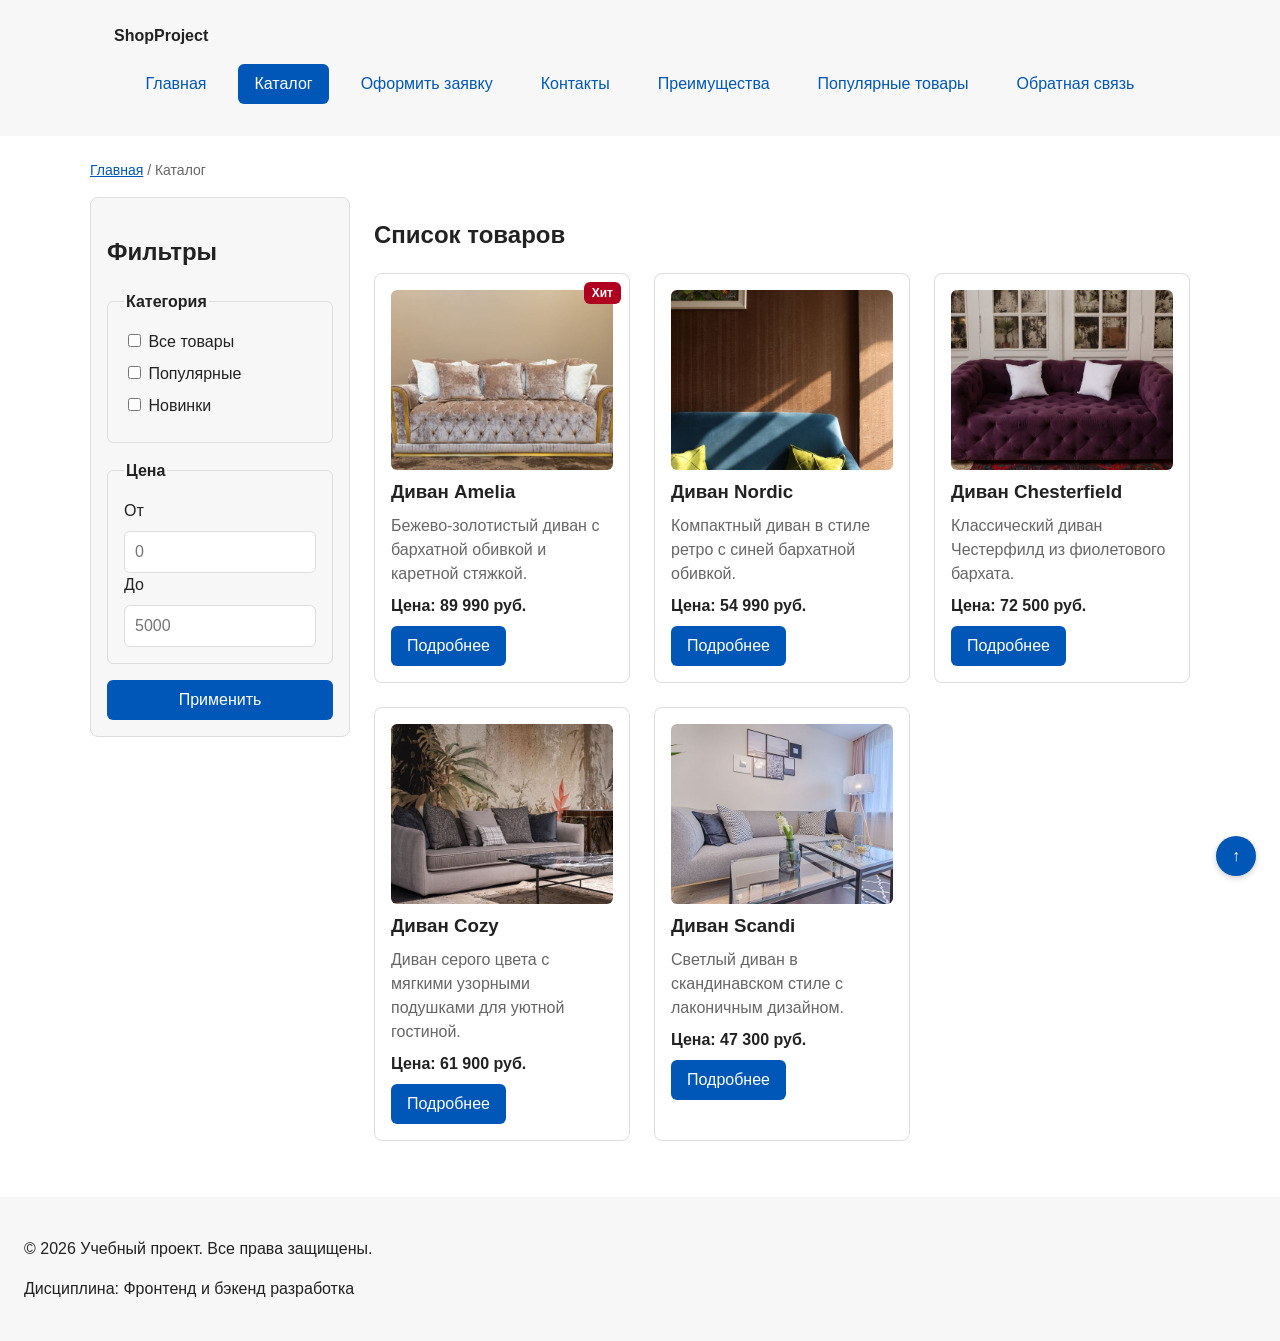
==== catalog.html @ 3f40175b "base structure from kr-1" ====
<!doctype html>
<html lang="ru">
  <head>
    <meta charset="UTF-8" />
    <meta name="viewport" content="width=device-width, initial-scale=1.0" />
    <meta
      name="description"
      content="Каталог товаров учебного интернет-магазина."
    />
    <title>Каталог товаров — Учебный интернет-магазин</title>
    <link rel="stylesheet" href="css/style.css" />
    <meta property="og:type" content="website" />
    <meta property="og:title" content="Учебный интернет-магазин" />
    <meta
      property="og:description"
      content="Учебный frontend-проект интернет-магазина."
    />
    <meta
      property="og:image"
      content="https://username.github.io/kr1-html-css-shop/images/preview.jpg"
    />
  </head>
  <body>
    <header class="site-header" id="top">
      <div class="site-header__inner">
        <a class="site-header__logo" href="index.html">ShopProject</a>

        <nav class="site-nav" aria-label="Основная навигация">
          <ul class="site-nav__list">
            <li class="site-nav__item">
              <a class="site-nav__link" href="index.html">Главная</a>
            </li>
            <li class="site-nav__item">
              <a class="site-nav__link site-nav__link--active" href="catalog.html">Каталог</a>
            </li>
            <li class="site-nav__item">
              <a class="site-nav__link" href="order.html">Оформить заявку</a>
            </li>
            <li class="site-nav__item">
              <a class="site-nav__link" href="contacts.html">Контакты</a>
            </li>
            <li class="site-nav__item">
              <a class="site-nav__link" href="index.html#advantages">Преимущества</a>
            </li>
            <li class="site-nav__item">
              <a class="site-nav__link" href="index.html#popular">Популярные товары</a>
            </li>
            <li class="site-nav__item">
              <a class="site-nav__link" href="index.html#contacts">Обратная связь</a>
            </li>
          </ul>
        </nav>
      </div>
    </header>

    <main>
      <nav class="breadcrumbs" aria-label="Хлебные крошки">
        <a class="breadcrumbs__link" href="index.html">Главная</a>
        <span class="breadcrumbs__current">Каталог</span>
      </nav>

      <section class="catalog-layout">
        <aside class="catalog-filters">
          <h2>Фильтры</h2>

          <form class="catalog-filters__form" action="#" method="get">
            <fieldset class="catalog-filters__group">
              <legend class="catalog-filters__legend">Категория</legend>

              <label class="catalog-filters__label">
                <input type="checkbox" name="category" value="all" />
                Все товары
              </label>

              <label class="catalog-filters__label">
                <input type="checkbox" name="category" value="popular" />
                Популярные
              </label>

              <label class="catalog-filters__label">
                <input type="checkbox" name="category" value="new" />
                Новинки
              </label>
            </fieldset>

            <fieldset class="catalog-filters__group">
              <legend class="catalog-filters__legend">Цена</legend>

              <label class="catalog-filters__label" for="price-from">От</label>
              <input
                class="catalog-filters__input"
                id="price-from"
                name="price-from"
                type="number"
                min="0"
                placeholder="0"
              />

              <label class="catalog-filters__label" for="price-to">До</label>
              <input
                class="catalog-filters__input"
                id="price-to"
                name="price-to"
                type="number"
                min="0"
                placeholder="5000"
              />
            </fieldset>

            <button class="button button--primary" type="submit">Применить</button>
          </form>
        </aside>

        <section class="catalog-products">
          <h2>Список товаров</h2>

          <div class="products-grid">
            <article class="product-card">
              <span class="badge badge--hit">Хит</span>
              <img class="product-card__image" src="images/sofa-1.jpg" alt="Диван Amelia" width="640" height="480" />
              <h3 class="product-card__title">Диван Amelia</h3>
              <p class="product-card__description">Бежево-золотистый диван с бархатной обивкой и каретной стяжкой.</p>
              <p class="product-card__price">Цена: 89 990 руб.</p>
              <a class="button button--primary product-card__button" href="product.html">Подробнее</a>
            </article>

            <article class="product-card">
              <img class="product-card__image" src="images/sofa-2.jpg" alt="Диван Nordic" width="640" height="480" />
              <h3 class="product-card__title">Диван Nordic</h3>
              <p class="product-card__description">Компактный диван в стиле ретро с синей бархатной обивкой.</p>
              <p class="product-card__price">Цена: 54 990 руб.</p>
              <a class="button button--primary product-card__button" href="product.html">Подробнее</a>
            </article>

            <article class="product-card">
              <img class="product-card__image" src="images/sofa-3.jpg" alt="Диван Chesterfield" width="640" height="480" />
              <h3 class="product-card__title">Диван Chesterfield</h3>
              <p class="product-card__description">Классический диван Честерфилд из фиолетового бархата.</p>
              <p class="product-card__price">Цена: 72 500 руб.</p>
              <a class="button button--primary product-card__button" href="product.html">Подробнее</a>
            </article>

            <article class="product-card">
              <img class="product-card__image" src="images/sofa-4.jpg" alt="Диван Cozy" width="640" height="480" />
              <h3 class="product-card__title">Диван Cozy</h3>
              <p class="product-card__description">Диван серого цвета с мягкими узорными подушками для уютной гостиной.</p>
              <p class="product-card__price">Цена: 61 900 руб.</p>
              <a class="button button--primary product-card__button" href="product.html">Подробнее</a>
            </article>

            <article class="product-card">
              <img class="product-card__image" src="images/sofa-5.jpg" alt="Диван Scandi" width="640" height="480" />
              <h3 class="product-card__title">Диван Scandi</h3>
              <p class="product-card__description">Светлый диван в скандинавском стиле с лаконичным дизайном.</p>
              <p class="product-card__price">Цена: 47 300 руб.</p>
              <a class="button button--primary product-card__button" href="product.html">Подробнее</a>
            </article>
          </div>
        </section>
      </section>
    </main>

    <footer class="site-footer">
      <p>&copy; 2026 Учебный проект. Все права защищены.</p>
      <p>Дисциплина: Фронтенд и бэкенд разработка</p>
    </footer>

    <a class="back-to-top" href="#top" aria-label="Наверх">&uarr;</a>
  </body>
</html>
---- css/style.css ----
/* ===============================
   1. Переменные проекта
   =============================== */
:root {
  /* Основные цвета проекта */
  --color-bg: #ffffff;
  --color-text: #222222;
  --color-muted: #666666;
  --color-primary: #0057b8;
  --color-primary-dark: #003f86;
  --color-border: #dddddd;
  --color-surface: #f7f7f7;
  --color-surface-accent: #eef5ff;
  --color-danger: #b00020;
  --color-success: #168a2f;
  --color-success-bg: #eefaf0;
  --color-white: #ffffff;

  /* Отступы */
  --space-xs: 4px;
  --space-sm: 8px;
  --space-md: 16px;
  --space-lg: 24px;
  --space-xl: 32px;

  /* Скругления */
  --radius-sm: 6px;
  --radius-md: 8px;
  --radius-lg: 12px;

  /* Размеры */
  --container-width: 1100px;
}

/* ===============================
   2. Базовые стили
   =============================== */

/*
Универсальное правило для всех элементов.
border-box делает расчёт размеров более понятным:
width включает content, padding и border.
*/
* {
  box-sizing: border-box;
}

/*
Убираем стандартный внешний отступ браузера у body.
Без этого вокруг страницы может появиться белая рамка.

body растянут на всю высоту окна (min-height: 100vh) и выстроен как
flex-колонка: header и footer занимают столько места, сколько нужно
их содержимому, а main получает flex: 1 0 auto и «дожимает» footer
до низа окна, даже если контента на странице мало.
*/
body {
  display: flex;
  flex-direction: column;
  min-height: 100vh;
  margin: 0;
  font-family: Arial, sans-serif;
  line-height: 1.5;
  color: var(--color-text);
  background-color: var(--color-bg);
}

/*
Задаём внутренний отступ для основного содержимого страницы.
flex: 1 0 auto растягивает main на всё свободное место в body,
поэтому footer всегда остаётся у нижнего края окна браузера.
*/
main {
  flex: 1 0 auto;
  padding: var(--space-lg);
}

html {
  scroll-behavior: smooth;
}
/* ===============================
   3. Общие элементы интерфейса
   =============================== */

/*
Базовый цвет ссылок и их состояния.
*/
a {
  color: var(--color-primary);
}

a:hover {
  color: var(--color-primary-dark);
}

a:focus-visible {
  outline: 2px solid var(--color-primary);
  outline-offset: 3px;
}

button {
  font: inherit;
  cursor: pointer;
}

:target {
  border-radius: var(--radius-md);
  box-shadow:
    0 0 0 3px var(--color-surface-accent),
    0 0 0 5px var(--color-primary);
  transition: box-shadow 0.3s ease;
}

/* ===============================
   4. Шапка сайта и навигация (site-header, site-nav)
   =============================== */

.site-header {
  background-color: var(--color-surface);
}

.site-header__inner {
  max-width: var(--container-width);
  margin: 0 auto;
  padding: var(--space-lg);
}

.site-header__logo {
  font-weight: 700;
  color: var(--color-text);
  text-decoration: none;
}

.site-nav__list {
  display: flex;
  flex-wrap: wrap;
  justify-content: center;
  align-items: center;
  gap: var(--space-md);
  padding: 0;
  margin: var(--space-md) 0 0;
  list-style: none;
}

.site-nav__item {
  margin-bottom: var(--space-sm);
}

.site-nav__link {
  display: inline-block;
  padding: var(--space-sm) var(--space-md);
  color: var(--color-primary);
  text-decoration: none;
  border-radius: var(--radius-sm);
}

.site-nav__link:hover {
  color: var(--color-white);
  background-color: var(--color-primary);
}

.site-nav__link:focus-visible {
  outline: 2px solid var(--color-primary);
  outline-offset: 3px;
}

.site-nav__link--active {
  color: var(--color-white);
  background-color: var(--color-primary);
}

/* ===============================
   5. Подвал сайта (site-footer)
   =============================== */

.site-footer {
  padding: var(--space-lg);
  background-color: var(--color-surface);
}

/* ===============================
   6. Кнопка (button)
   =============================== */

.button {
  display: inline-block;
  padding: var(--space-sm) var(--space-md);
  border: none;
  border-radius: var(--radius-sm);
  font: inherit;
  text-decoration: none;
  cursor: pointer;
}

.button--primary {
  color: var(--color-white);
  background-color: var(--color-primary);
}

.button--primary:hover {
  background-color: var(--color-primary-dark);
}

.button--secondary {
  color: var(--color-primary);
  background-color: transparent;
  border: 1px solid var(--color-primary);
}

.button--secondary:hover {
  color: var(--color-white);
  background-color: var(--color-primary);
}

.button:focus-visible {
  outline: 2px solid var(--color-primary);
  outline-offset: 3px;
}

.button:disabled,
.button--disabled {
  opacity: 0.6;
  cursor: not-allowed;
}

/* ===============================
   7. Компоненты страницы
   =============================== */

/*
Hero-блок — первый крупный блок страницы.
Он визуально отделяется от остальных разделов фоном и отступами.
*/
.hero {
  max-width: var(--container-width);
  margin: 0 auto var(--space-xl);
  padding: var(--space-xl) var(--space-lg);
  background-color: var(--color-surface-accent);
  border-radius: var(--radius-lg);
}

/*
Общий класс для разделов страницы.
*/
.section {
  max-width: var(--container-width);
  margin: 0 auto var(--space-xl);
}

/*
Убираем лишний верхний отступ у заголовков разделов.
*/
.section h2 {
  margin-top: 0;
}

/*
Дополнительный информационный блок.
*/
.aside-info {
  max-width: var(--container-width);
  margin: 0 auto var(--space-xl);
  padding: var(--space-md);
  border-left: 4px solid var(--color-primary);
  background-color: var(--color-surface);
}

/*
Сообщение об успешной отправке.
*/
.success-message {
  max-width: var(--container-width);
  margin: var(--space-lg) auto;
  padding: var(--space-md);
  border-left: 4px solid var(--color-success);
  background-color: var(--color-success-bg);
}

/* ===============================
   8. Хлебные крошки (breadcrumbs)
   =============================== */

.breadcrumbs {
  max-width: var(--container-width);
  margin: 0 auto var(--space-md);
  font-size: 14px;
  color: var(--color-muted);
}

.breadcrumbs__link {
  color: var(--color-primary);
}

.breadcrumbs__current::before {
  content: " / ";
  color: var(--color-muted);
}

/* ===============================
   9. Карточка товара и сетка товаров (product-card, products-grid)
   =============================== */

.products-grid {
  display: grid;
  grid-template-columns: repeat(3, 1fr);
  gap: var(--space-lg);
}

.product-card {
  position: relative;
  display: flex;
  flex-direction: column;
  gap: var(--space-sm);
  padding: var(--space-md);
  border: 1px solid var(--color-border);
  border-radius: var(--radius-md);
  background-color: var(--color-bg);
  transition:
    box-shadow 0.2s ease,
    border-color 0.2s ease,
    transform 0.2s ease;
}

.product-card:hover {
  border-color: var(--color-primary);
  box-shadow: 0 10px 24px rgba(0, 0, 0, 0.12);
  transform: translateY(-2px);
}

.product-card__image {
  display: block;
  width: 100%;
  height: 180px;
  object-fit: cover;
  border-radius: var(--radius-sm);
}

.product-card__title {
  margin: 0;
  color: var(--color-text);
}

.product-card__description {
  margin: 0;
  color: var(--color-muted);
}

.product-card__price {
  margin: 0;
  font-weight: 700;
}

.product-card__actions {
  display: flex;
  flex-wrap: wrap;
  gap: var(--space-sm);
  margin-top: auto;
}

.product-card__button,
.product-card__link {
  align-self: flex-start;
}

/*
  Бейдж товара.
  Позиционируется абсолютно относительно карточки (position: relative на .product-card).
*/
.badge {
  position: absolute;
  top: var(--space-sm);
  right: var(--space-sm);
  z-index: 1;
  padding: 2px var(--space-sm);
  border-radius: var(--radius-sm);
  font-size: 12px;
  font-weight: 700;
  color: var(--color-white);
  background-color: var(--color-primary);
}

.badge--hit {
  background-color: var(--color-danger);
}

/*
  Кнопка «Наверх».
  Зафиксирована относительно окна браузера.
*/
.back-to-top {
  position: fixed;
  right: var(--space-lg);
  bottom: var(--space-lg);
  z-index: 10;
  display: inline-flex;
  align-items: center;
  justify-content: center;
  width: 40px;
  height: 40px;
  border-radius: 50%;
  color: var(--color-white);
  background-color: var(--color-primary);
  text-decoration: none;
  box-shadow: 0 2px 6px rgba(0, 0, 0, 0.2);
}

.back-to-top:hover {
  background-color: var(--color-primary-dark);
}

.back-to-top:focus-visible {
  outline: 2px solid var(--color-primary-dark);
  outline-offset: 3px;
}

/* ===============================
   10. Каталог (catalog-layout, catalog-filters, catalog-products)
   =============================== */

.catalog-layout {
  max-width: var(--container-width);
  margin: 0 auto var(--space-xl);
  display: grid;
  grid-template-columns: 260px 1fr;
  grid-template-areas: "filters products";
  gap: var(--space-lg);
}

.catalog-filters {
  grid-area: filters;
  align-self: start;
  position: sticky;
  top: var(--space-lg);
  padding: var(--space-md);
  border: 1px solid var(--color-border);
  border-radius: var(--radius-md);
  background-color: var(--color-surface);
}

.catalog-filters__form {
  display: grid;
  gap: var(--space-md);
}

.catalog-filters__group {
  margin: 0;
  padding: var(--space-md);
  border: 1px solid var(--color-border);
  border-radius: var(--radius-sm);
}

.catalog-filters__legend {
  font-weight: 700;
}

.catalog-filters__label {
  display: block;
  margin-bottom: var(--space-sm);
}

.catalog-filters__input {
  width: 100%;
  padding: 8px 10px;
  border: 1px solid var(--color-border);
  border-radius: var(--radius-sm);
  font: inherit;
}

.catalog-products {
  grid-area: products;
}

/* ===============================
   11. Форма заявки (order-form)
   =============================== */

.order-form__field {
  margin-bottom: var(--space-md);
}

.order-form__label {
  display: block;
  margin-bottom: var(--space-xs);
}

.order-form__input,
.order-form__select,
.order-form__textarea {
  width: 100%;
  padding: 10px 12px;
  border: 1px solid var(--color-border);
  border-radius: var(--radius-sm);
  font: inherit;
}

.order-form__input:hover,
.order-form__select:hover,
.order-form__textarea:hover {
  border-color: var(--color-primary);
}

.order-form__input:focus-visible,
.order-form__select:focus-visible,
.order-form__textarea:focus-visible {
  outline: 2px solid var(--color-primary);
  outline-offset: 3px;
}

.order-form__checkbox {
  width: auto;
}

.order-form__hint {
  display: block;
  margin-top: var(--space-xs);
  color: var(--color-muted);
}

/*
  Подсветка ошибочных полей.
  Атрибут aria-invalid добавляется JavaScript-кодом.
*/
.order-form__input[aria-invalid="true"],
.order-form__select[aria-invalid="true"],
.order-form__textarea[aria-invalid="true"] {
  border-color: var(--color-danger);
}

.order-form__actions {
  display: flex;
  gap: var(--space-md);
  margin-top: var(--space-lg);
}

/* ===============================
   12. Модальное окно заявки (order-dialog)
   =============================== */

.order-dialog {
  width: min(100% - 32px, 560px);
  padding: var(--space-lg);
  border: none;
  border-radius: var(--radius-lg);
}

.order-dialog::backdrop {
  background-color: rgba(0, 0, 0, 0.5);
}

.order-dialog__title {
  margin-top: 0;
}

/* ===============================
   13. Страница товара (product-detail)
   =============================== */

.product-detail {
  display: flex;
  flex-wrap: wrap;
  gap: var(--space-lg);
  margin-bottom: var(--space-xl);
}

.product-detail__image {
  width: 100%;
  max-width: 420px;
  height: auto;
  border-radius: var(--radius-md);
  object-fit: cover;
}

.product-detail__info {
  display: flex;
  flex-direction: column;
  gap: var(--space-sm);
  flex: 1 1 260px;
}

.product-detail__title {
  margin: 0;
}

.product-detail__description {
  margin: 0;
  color: var(--color-muted);
}

.product-detail__price {
  margin: 0;
  font-size: 20px;
  font-weight: 700;
}

.product-detail__button {
  align-self: flex-start;
}

.product-specs {
  width: 100%;
  max-width: var(--container-width);
  margin-bottom: var(--space-xl);
  border-collapse: collapse;
}

.product-specs caption {
  margin-bottom: var(--space-sm);
  font-weight: 700;
  text-align: left;
}

.product-specs th,
.product-specs td {
  padding: var(--space-sm) var(--space-md);
  border: 1px solid var(--color-border);
  text-align: left;
}

.product-specs thead th {
  background-color: var(--color-surface);
}

/* ===============================
   14. Контакты и карта (contacts-info, map)
   =============================== */

/*
  Текст и карта выстраиваются в одну строку через inline-block —
  без float, grid и flex. Оба блока — inline-block с одинаковым
  vertical-align, поэтому идут по горизонтали друг за другом
  в том порядке, в котором написаны в HTML.
*/
.contacts-info {
  display: inline-block;
  vertical-align: top;
  max-width: calc(100% - 500px - var(--space-lg));
}

.contacts-info__feedback {
  margin-top: var(--space-lg);
}

.map__frame {
  display: inline-block;
  vertical-align: top;
  width: 500px;
  max-width: 100%;
  height: 400px;
  margin-left: var(--space-lg);
  border: 1px solid var(--color-border);
  border-radius: var(--radius-md);
}
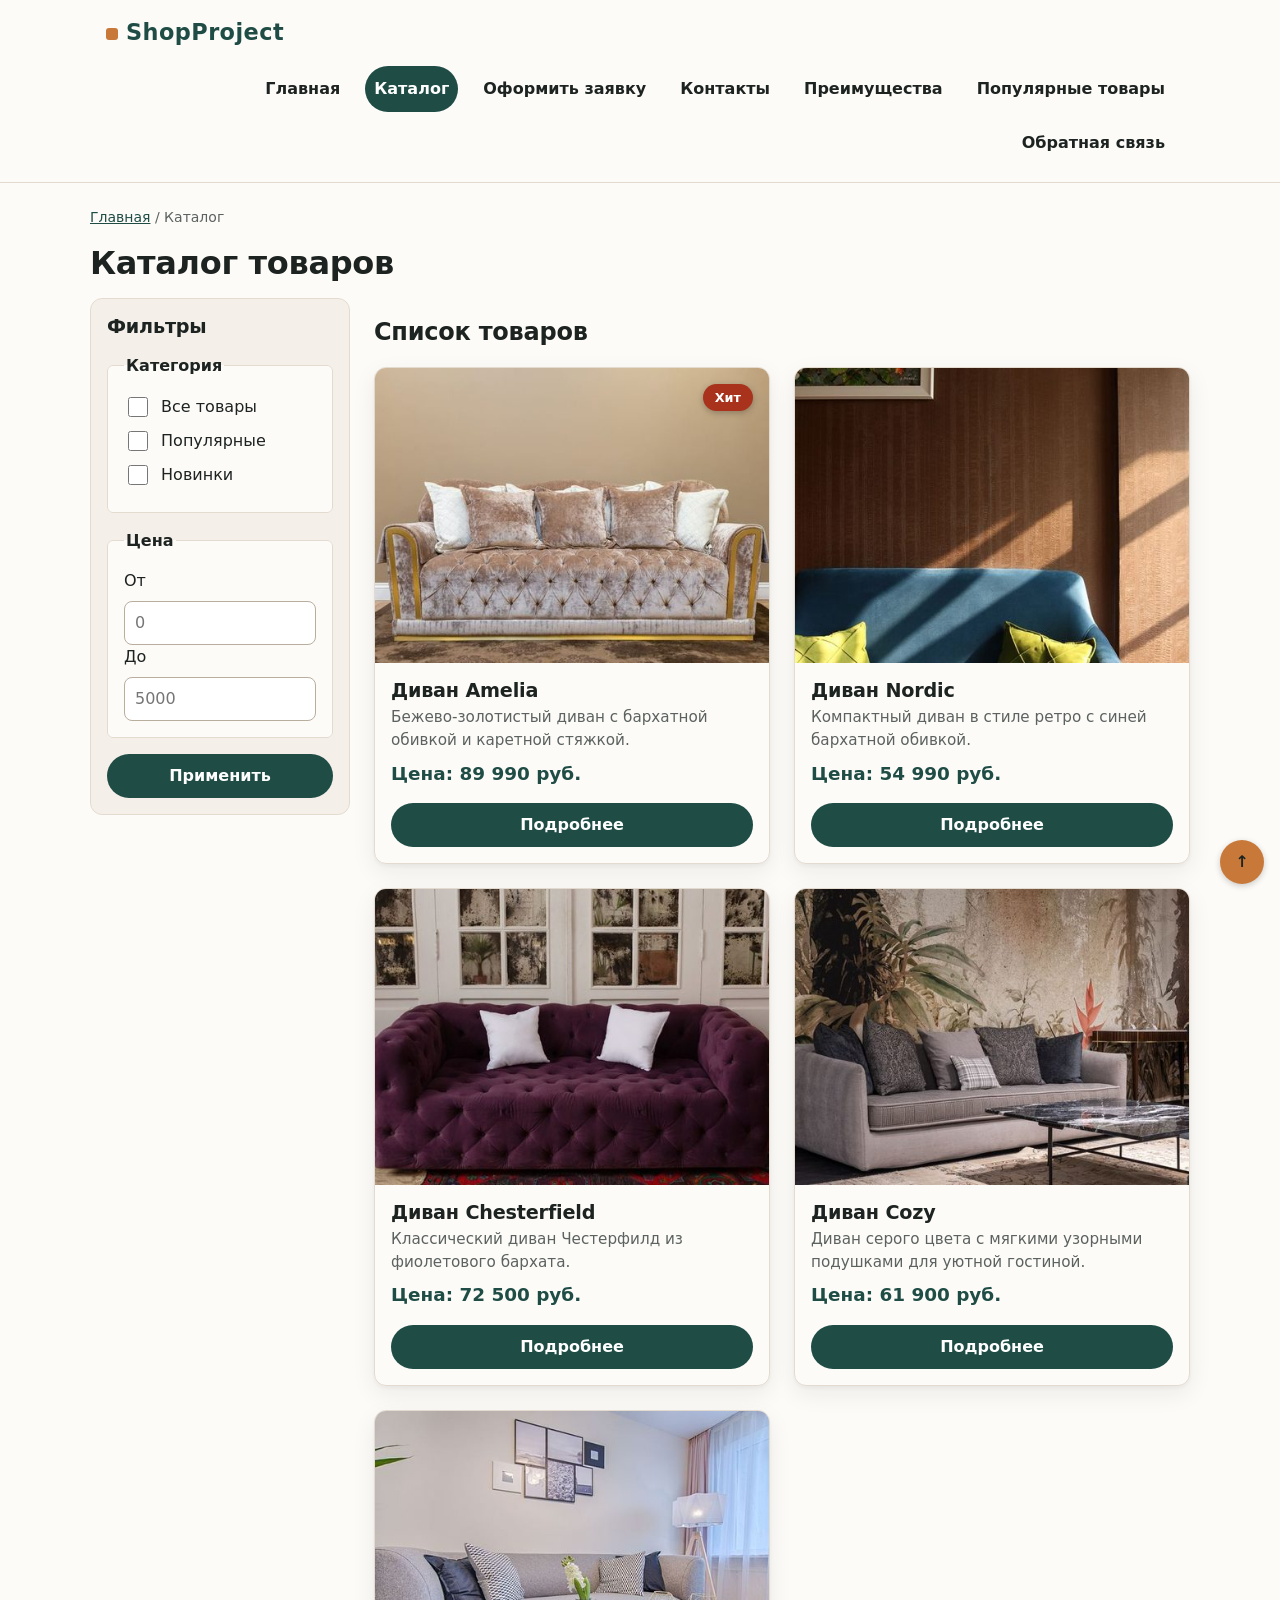
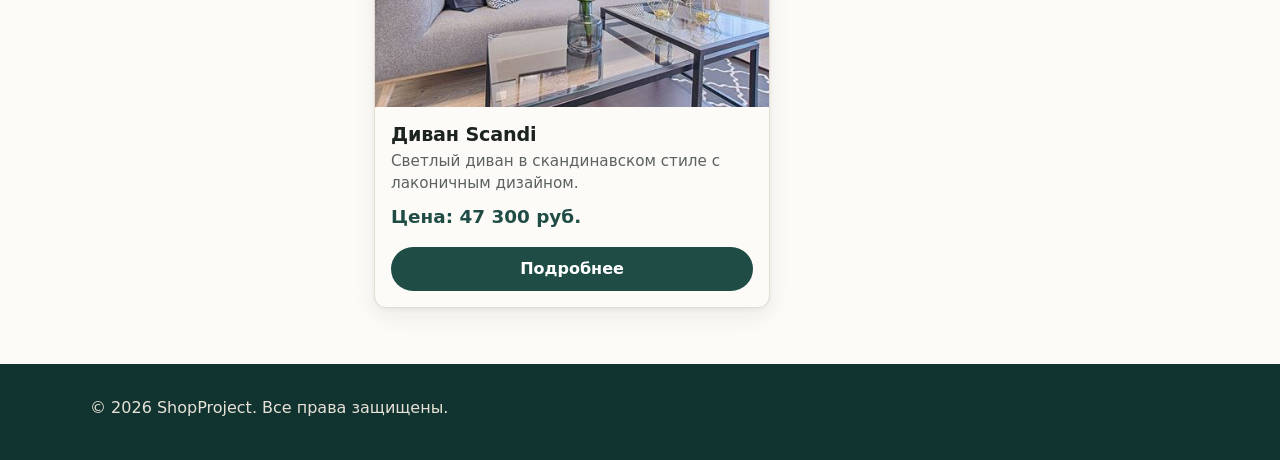
==== commit 4afb417a: "flexibility" ====
--- a/catalog.html
+++ b/catalog.html
@@ -5,15 +5,16 @@
     <meta name="viewport" content="width=device-width, initial-scale=1.0" />
     <meta
       name="description"
-      content="Каталог товаров учебного интернет-магазина."
+      content="Каталог товаров магазина ShopProject."
     />
-    <title>Каталог товаров — Учебный интернет-магазин</title>
+    <title>Каталог товаров — ShopProject</title>
     <link rel="stylesheet" href="css/style.css" />
+    <link rel="stylesheet" href="css/responsive.css" />
     <meta property="og:type" content="website" />
-    <meta property="og:title" content="Учебный интернет-магазин" />
+    <meta property="og:title" content="ShopProject" />
     <meta
       property="og:description"
-      content="Учебный frontend-проект интернет-магазина."
+      content="Интернет-магазин мягкой мебели: диваны на любой вкус."
     />
     <meta
       property="og:image"
@@ -21,6 +22,7 @@
     />
   </head>
   <body>
+    <a class="skip-link" href="#main-content">Перейти к основному содержимому</a>
     <header class="site-header" id="top">
       <div class="site-header__inner">
         <a class="site-header__logo" href="index.html">ShopProject</a>
@@ -53,11 +55,13 @@
       </div>
     </header>
 
-    <main>
+    <main id="main-content">
       <nav class="breadcrumbs" aria-label="Хлебные крошки">
         <a class="breadcrumbs__link" href="index.html">Главная</a>
         <span class="breadcrumbs__current">Каталог</span>
       </nav>
+
+      <h1 class="page-title">Каталог товаров</h1>
 
       <section class="catalog-layout">
         <aside class="catalog-filters">
@@ -117,7 +121,10 @@
           <div class="products-grid">
             <article class="product-card">
               <span class="badge badge--hit">Хит</span>
-              <img class="product-card__image" src="images/sofa-1.jpg" alt="Диван Amelia" width="640" height="480" />
+              <img class="product-card__image" src="images/sofa-1.jpg"
+                srcset="images/sofa-1-320.jpg 320w, images/sofa-1-480.jpg 480w, images/sofa-1.jpg 640w"
+                sizes="(max-width: 639px) 100vw, (max-width: 1023px) 50vw, 33vw"
+                alt="Диван Amelia" width="640" height="480" loading="lazy" />
               <h3 class="product-card__title">Диван Amelia</h3>
               <p class="product-card__description">Бежево-золотистый диван с бархатной обивкой и каретной стяжкой.</p>
               <p class="product-card__price">Цена: 89 990 руб.</p>
@@ -125,7 +132,10 @@
             </article>
 
             <article class="product-card">
-              <img class="product-card__image" src="images/sofa-2.jpg" alt="Диван Nordic" width="640" height="480" />
+              <img class="product-card__image" src="images/sofa-2.jpg"
+                srcset="images/sofa-2-320.jpg 320w, images/sofa-2-480.jpg 480w, images/sofa-2.jpg 640w"
+                sizes="(max-width: 639px) 100vw, (max-width: 1023px) 50vw, 33vw"
+                alt="Диван Nordic" width="640" height="480" loading="lazy" />
               <h3 class="product-card__title">Диван Nordic</h3>
               <p class="product-card__description">Компактный диван в стиле ретро с синей бархатной обивкой.</p>
               <p class="product-card__price">Цена: 54 990 руб.</p>
@@ -133,7 +143,10 @@
             </article>
 
             <article class="product-card">
-              <img class="product-card__image" src="images/sofa-3.jpg" alt="Диван Chesterfield" width="640" height="480" />
+              <img class="product-card__image" src="images/sofa-3.jpg"
+                srcset="images/sofa-3-320.jpg 320w, images/sofa-3-480.jpg 480w, images/sofa-3.jpg 640w"
+                sizes="(max-width: 639px) 100vw, (max-width: 1023px) 50vw, 33vw"
+                alt="Диван Chesterfield" width="640" height="480" loading="lazy" />
               <h3 class="product-card__title">Диван Chesterfield</h3>
               <p class="product-card__description">Классический диван Честерфилд из фиолетового бархата.</p>
               <p class="product-card__price">Цена: 72 500 руб.</p>
@@ -141,7 +154,10 @@
             </article>
 
             <article class="product-card">
-              <img class="product-card__image" src="images/sofa-4.jpg" alt="Диван Cozy" width="640" height="480" />
+              <img class="product-card__image" src="images/sofa-4.jpg"
+                srcset="images/sofa-4-320.jpg 320w, images/sofa-4-480.jpg 480w, images/sofa-4.jpg 640w"
+                sizes="(max-width: 639px) 100vw, (max-width: 1023px) 50vw, 33vw"
+                alt="Диван Cozy" width="640" height="480" loading="lazy" />
               <h3 class="product-card__title">Диван Cozy</h3>
               <p class="product-card__description">Диван серого цвета с мягкими узорными подушками для уютной гостиной.</p>
               <p class="product-card__price">Цена: 61 900 руб.</p>
@@ -149,7 +165,10 @@
             </article>
 
             <article class="product-card">
-              <img class="product-card__image" src="images/sofa-5.jpg" alt="Диван Scandi" width="640" height="480" />
+              <img class="product-card__image" src="images/sofa-5.jpg"
+                srcset="images/sofa-5-320.jpg 320w, images/sofa-5-480.jpg 480w, images/sofa-5.jpg 640w"
+                sizes="(max-width: 639px) 100vw, (max-width: 1023px) 50vw, 33vw"
+                alt="Диван Scandi" width="640" height="480" loading="lazy" />
               <h3 class="product-card__title">Диван Scandi</h3>
               <p class="product-card__description">Светлый диван в скандинавском стиле с лаконичным дизайном.</p>
               <p class="product-card__price">Цена: 47 300 руб.</p>
@@ -161,8 +180,7 @@
     </main>
 
     <footer class="site-footer">
-      <p>&copy; 2026 Учебный проект. Все права защищены.</p>
-      <p>Дисциплина: Фронтенд и бэкенд разработка</p>
+      <p>&copy; 2026 ShopProject. Все права защищены.</p>
     </footer>
 
     <a class="back-to-top" href="#top" aria-label="Наверх">&uarr;</a>
--- a/css/style.css
+++ b/css/style.css
@@ -1,75 +1,45 @@
-/* ===============================
-   1. Переменные проекта
-   =============================== */
 :root {
-  /* Основные цвета проекта */
-  --color-bg: #ffffff;
-  --color-text: #222222;
-  --color-muted: #666666;
-  --color-primary: #0057b8;
-  --color-primary-dark: #003f86;
-  --color-border: #dddddd;
-  --color-surface: #f7f7f7;
-  --color-surface-accent: #eef5ff;
-  --color-danger: #b00020;
+    --color-bg: #fdfbf8;
+  --color-text: #1d2321;
+  --color-muted: #5b625f;
+  --color-primary: #1f4d46;
+  --color-primary-dark: #123430;
+  --color-border: #e3dbcf;
+  --color-surface: #f4efe8;
+  --color-surface-accent: #ebe4d8;
+  --color-danger: #a8321c;
   --color-success: #168a2f;
   --color-success-bg: #eefaf0;
   --color-white: #ffffff;
 
-  /* Отступы */
-  --space-xs: 4px;
+    --space-xs: 4px;
   --space-sm: 8px;
   --space-md: 16px;
   --space-lg: 24px;
   --space-xl: 32px;
 
-  /* Скругления */
-  --radius-sm: 6px;
+    --radius-sm: 6px;
   --radius-md: 8px;
   --radius-lg: 12px;
 
-  /* Размеры */
-  --container-width: 1100px;
-}
-
-/* ===============================
-   2. Базовые стили
-   =============================== */
-
-/*
-Универсальное правило для всех элементов.
-border-box делает расчёт размеров более понятным:
-width включает content, padding и border.
-*/
+    --container-width: 1100px;
+}
+
 * {
   box-sizing: border-box;
 }
 
-/*
-Убираем стандартный внешний отступ браузера у body.
-Без этого вокруг страницы может появиться белая рамка.
-
-body растянут на всю высоту окна (min-height: 100vh) и выстроен как
-flex-колонка: header и footer занимают столько места, сколько нужно
-их содержимому, а main получает flex: 1 0 auto и «дожимает» footer
-до низа окна, даже если контента на странице мало.
-*/
 body {
   display: flex;
   flex-direction: column;
   min-height: 100vh;
   margin: 0;
-  font-family: Arial, sans-serif;
+  font-family: "Segoe UI", system-ui, -apple-system, Roboto, "Helvetica Neue", Arial, sans-serif;
   line-height: 1.5;
   color: var(--color-text);
   background-color: var(--color-bg);
 }
 
-/*
-Задаём внутренний отступ для основного содержимого страницы.
-flex: 1 0 auto растягивает main на всё свободное место в body,
-поэтому footer всегда остаётся у нижнего края окна браузера.
-*/
 main {
   flex: 1 0 auto;
   padding: var(--space-lg);
@@ -78,13 +48,7 @@
 html {
   scroll-behavior: smooth;
 }
-/* ===============================
-   3. Общие элементы интерфейса
-   =============================== */
-
-/*
-Базовый цвет ссылок и их состояния.
-*/
+
 a {
   color: var(--color-primary);
 }
@@ -110,10 +74,6 @@
     0 0 0 5px var(--color-primary);
   transition: box-shadow 0.3s ease;
 }
-
-/* ===============================
-   4. Шапка сайта и навигация (site-header, site-nav)
-   =============================== */
 
 .site-header {
   background-color: var(--color-surface);
@@ -169,18 +129,10 @@
   background-color: var(--color-primary);
 }
 
-/* ===============================
-   5. Подвал сайта (site-footer)
-   =============================== */
-
 .site-footer {
   padding: var(--space-lg);
   background-color: var(--color-surface);
 }
-
-/* ===============================
-   6. Кнопка (button)
-   =============================== */
 
 .button {
   display: inline-block;
@@ -223,14 +175,6 @@
   cursor: not-allowed;
 }
 
-/* ===============================
-   7. Компоненты страницы
-   =============================== */
-
-/*
-Hero-блок — первый крупный блок страницы.
-Он визуально отделяется от остальных разделов фоном и отступами.
-*/
 .hero {
   max-width: var(--container-width);
   margin: 0 auto var(--space-xl);
@@ -239,24 +183,15 @@
   border-radius: var(--radius-lg);
 }
 
-/*
-Общий класс для разделов страницы.
-*/
 .section {
   max-width: var(--container-width);
   margin: 0 auto var(--space-xl);
 }
 
-/*
-Убираем лишний верхний отступ у заголовков разделов.
-*/
 .section h2 {
   margin-top: 0;
 }
 
-/*
-Дополнительный информационный блок.
-*/
 .aside-info {
   max-width: var(--container-width);
   margin: 0 auto var(--space-xl);
@@ -265,9 +200,6 @@
   background-color: var(--color-surface);
 }
 
-/*
-Сообщение об успешной отправке.
-*/
 .success-message {
   max-width: var(--container-width);
   margin: var(--space-lg) auto;
@@ -276,10 +208,6 @@
   background-color: var(--color-success-bg);
 }
 
-/* ===============================
-   8. Хлебные крошки (breadcrumbs)
-   =============================== */
-
 .breadcrumbs {
   max-width: var(--container-width);
   margin: 0 auto var(--space-md);
@@ -295,10 +223,6 @@
   content: " / ";
   color: var(--color-muted);
 }
-
-/* ===============================
-   9. Карточка товара и сетка товаров (product-card, products-grid)
-   =============================== */
 
 .products-grid {
   display: grid;
@@ -362,10 +286,6 @@
   align-self: flex-start;
 }
 
-/*
-  Бейдж товара.
-  Позиционируется абсолютно относительно карточки (position: relative на .product-card).
-*/
 .badge {
   position: absolute;
   top: var(--space-sm);
@@ -383,10 +303,6 @@
   background-color: var(--color-danger);
 }
 
-/*
-  Кнопка «Наверх».
-  Зафиксирована относительно окна браузера.
-*/
 .back-to-top {
   position: fixed;
   right: var(--space-lg);
@@ -413,10 +329,6 @@
   outline-offset: 3px;
 }
 
-/* ===============================
-   10. Каталог (catalog-layout, catalog-filters, catalog-products)
-   =============================== */
-
 .catalog-layout {
   max-width: var(--container-width);
   margin: 0 auto var(--space-xl);
@@ -470,10 +382,6 @@
   grid-area: products;
 }
 
-/* ===============================
-   11. Форма заявки (order-form)
-   =============================== */
-
 .order-form__field {
   margin-bottom: var(--space-md);
 }
@@ -516,10 +424,6 @@
   color: var(--color-muted);
 }
 
-/*
-  Подсветка ошибочных полей.
-  Атрибут aria-invalid добавляется JavaScript-кодом.
-*/
 .order-form__input[aria-invalid="true"],
 .order-form__select[aria-invalid="true"],
 .order-form__textarea[aria-invalid="true"] {
@@ -531,10 +435,6 @@
   gap: var(--space-md);
   margin-top: var(--space-lg);
 }
-
-/* ===============================
-   12. Модальное окно заявки (order-dialog)
-   =============================== */
 
 .order-dialog {
   width: min(100% - 32px, 560px);
@@ -550,10 +450,6 @@
 .order-dialog__title {
   margin-top: 0;
 }
-
-/* ===============================
-   13. Страница товара (product-detail)
-   =============================== */
 
 .product-detail {
   display: flex;
@@ -620,16 +516,6 @@
   background-color: var(--color-surface);
 }
 
-/* ===============================
-   14. Контакты и карта (contacts-info, map)
-   =============================== */
-
-/*
-  Текст и карта выстраиваются в одну строку через inline-block —
-  без float, grid и flex. Оба блока — inline-block с одинаковым
-  vertical-align, поэтому идут по горизонтали друг за другом
-  в том порядке, в котором написаны в HTML.
-*/
 .contacts-info {
   display: inline-block;
   vertical-align: top;
@@ -650,3 +536,382 @@
   border: 1px solid var(--color-border);
   border-radius: var(--radius-md);
 }
+
+img,
+video {
+  max-width: 100%;
+  height: auto;
+}
+
+.skip-link {
+  position: absolute;
+  top: -100px;
+  left: var(--space-md);
+  z-index: 100;
+  padding: var(--space-sm) var(--space-md);
+  color: var(--color-white);
+  background-color: var(--color-primary-dark);
+  border-radius: var(--radius-sm);
+}
+
+.skip-link:focus {
+  top: var(--space-sm);
+  color: var(--color-white);
+}
+
+:focus-visible {
+  outline: 3px solid var(--color-primary);
+  outline-offset: 2px;
+}
+
+.table-wrapper {
+  overflow-x: auto;
+  -webkit-overflow-scrolling: touch;
+  margin-bottom: var(--space-xl);
+}
+
+.page-title {
+  max-width: var(--container-width);
+  margin: 0 auto var(--space-md);
+}
+
+.site-header {
+  border-bottom: 1px solid var(--color-border);
+  box-shadow: 0 1px 6px rgba(0, 0, 0, 0.05);
+}
+
+.site-header__logo {
+  font-size: 1.25rem;
+  letter-spacing: 0.02em;
+}
+
+.hero {
+  background: linear-gradient(135deg, var(--color-surface-accent), #e0d5c1);
+}
+
+.advantages-list {
+  display: grid;
+  grid-template-columns: 1fr;
+  gap: var(--space-md);
+}
+
+.advantage {
+  padding: var(--space-lg);
+  border: 1px solid var(--color-border);
+  border-top: 4px solid var(--color-accent);
+  border-radius: var(--radius-md);
+  background-color: var(--color-surface);
+}
+
+.advantage__num {
+  display: inline-flex;
+  align-items: center;
+  justify-content: center;
+  width: 40px;
+  height: 40px;
+  margin-bottom: var(--space-md);
+  border-radius: 50%;
+  font-weight: 800;
+  color: var(--color-white);
+  background-color: var(--color-primary);
+}
+
+.advantage__title {
+  margin: 0 0 var(--space-sm);
+  font-size: 1.15rem;
+}
+
+.advantage__text {
+  margin: 0;
+  color: var(--color-muted);
+}
+
+.button {
+  transition: background-color 0.2s ease, color 0.2s ease;
+}
+
+:root {
+  --color-accent: #c8793a;
+  --shadow-card: 0 2px 4px rgba(29, 35, 33, 0.05), 0 8px 24px rgba(29, 35, 33, 0.07);
+  --shadow-hover: 0 14px 34px rgba(29, 35, 33, 0.16);
+}
+
+h1, h2, h3 {
+  line-height: 1.2;
+  letter-spacing: -0.01em;
+}
+
+.site-header {
+  background-color: var(--color-bg);
+  border-bottom: 1px solid var(--color-border);
+  box-shadow: none;
+}
+
+.site-header__logo {
+  font-size: 1.4rem;
+  font-weight: 800;
+  color: var(--color-primary);
+}
+
+.site-header__logo::before {
+  content: "";
+  display: inline-block;
+  width: 12px;
+  height: 12px;
+  margin-right: 8px;
+  border-radius: 3px;
+  background-color: var(--color-accent);
+}
+
+.site-nav__link {
+  font-weight: 600;
+  color: var(--color-text);
+  border-radius: 999px;
+}
+
+.site-nav__link:hover,
+.site-nav__link--active {
+  color: var(--color-white);
+  background-color: var(--color-primary);
+}
+
+.hero {
+  position: relative;
+  padding: 72px var(--space-xl);
+  color: var(--color-white);
+  background:
+    linear-gradient(100deg, rgba(18, 52, 48, 0.92) 0%, rgba(18, 52, 48, 0.6) 60%, rgba(18, 52, 48, 0.25) 100%),
+    url("../images/sofa-1.jpg") center / cover no-repeat;
+  border-radius: var(--radius-lg);
+  box-shadow: var(--shadow-card);
+}
+
+.hero h1 {
+  max-width: 14em;
+  margin-top: 0;
+  font-size: 2.4rem;
+}
+
+.hero p {
+  max-width: 36em;
+  font-size: 1.1rem;
+}
+
+.hero .button--primary {
+  padding: 12px 28px;
+  font-weight: 700;
+  color: var(--color-primary-dark);
+  background-color: #fff;
+  border-radius: 999px;
+}
+
+.hero .button--primary:hover {
+  background-color: var(--color-accent);
+  color: #fff;
+}
+
+.section h2 {
+  position: relative;
+  padding-bottom: var(--space-sm);
+  margin-bottom: var(--space-lg);
+  font-size: 1.6rem;
+}
+
+.section h2::after {
+  content: "";
+  position: absolute;
+  left: 0;
+  bottom: 0;
+  width: 48px;
+  height: 3px;
+  border-radius: 2px;
+  background-color: var(--color-accent);
+}
+
+.button {
+  border-radius: 999px;
+  padding: 10px 22px;
+  font-weight: 600;
+}
+
+.button--secondary {
+  border-width: 2px;
+}
+
+.product-card {
+  padding: 0;
+  overflow: hidden;
+  gap: 0;
+  border: 1px solid var(--color-border);
+  border-radius: var(--radius-lg);
+  box-shadow: var(--shadow-card);
+}
+
+.product-card:hover {
+  border-color: var(--color-border);
+  box-shadow: var(--shadow-hover);
+}
+
+.product-card__image {
+  border-radius: 0;
+  transition: transform 0.4s ease;
+}
+
+.product-card:hover .product-card__image {
+  transform: scale(1.04);
+}
+
+.product-card > img {
+    margin: 0;
+}
+
+.product-card__title,
+.product-card__description,
+.product-card__price,
+.product-card__actions,
+.product-card > .button {
+  margin-left: var(--space-md);
+  margin-right: var(--space-md);
+}
+
+.product-card__title {
+  margin-top: var(--space-md);
+  font-size: 1.2rem;
+}
+
+.product-card__description {
+  margin-top: var(--space-xs);
+  font-size: 0.95rem;
+}
+
+.product-card__price {
+  margin-top: var(--space-sm);
+  margin-bottom: var(--space-md);
+  font-size: 1.15rem;
+  color: var(--color-primary);
+}
+
+.product-card__actions,
+.product-card > .button {
+  margin-bottom: var(--space-md);
+}
+
+.product-card > .button {
+  margin-top: auto;
+  text-align: center;
+}
+
+.badge {
+  top: var(--space-md);
+  right: var(--space-md);
+  padding: 4px 12px;
+  border-radius: 999px;
+  font-size: 0.8rem;
+  box-shadow: 0 2px 6px rgba(0, 0, 0, 0.25);
+}
+
+.catalog-filters {
+  border-radius: var(--radius-lg);
+  background-color: var(--color-surface);
+}
+
+.catalog-filters h2 {
+  margin-top: 0;
+  font-size: 1.2rem;
+}
+
+.catalog-filters__group {
+  background-color: var(--color-bg);
+}
+
+.product-detail__image {
+  border-radius: var(--radius-lg);
+  box-shadow: var(--shadow-card);
+}
+
+.product-detail__price {
+  font-size: 1.8rem;
+  color: var(--color-primary);
+}
+
+.product-specs {
+  overflow: hidden;
+  border-radius: var(--radius-md);
+}
+
+.product-specs th,
+.product-specs td {
+  border-color: var(--color-border);
+}
+
+.product-specs tbody tr:nth-child(even) {
+  background-color: var(--color-surface);
+}
+
+.order-form__label {
+  font-weight: 600;
+}
+
+.order-form__input,
+.order-form__select,
+.order-form__textarea,
+.catalog-filters__input {
+  background-color: #fff;
+  border-color: #b9ae9d;
+  border-radius: var(--radius-md);
+}
+
+.order-form__input:focus-visible,
+.order-form__select:focus-visible,
+.order-form__textarea:focus-visible {
+  border-color: var(--color-primary);
+  box-shadow: 0 0 0 3px rgba(31, 77, 70, 0.2);
+}
+
+.order-dialog {
+  box-shadow: 0 24px 60px rgba(0, 0, 0, 0.35);
+}
+
+.aside-info {
+  border-left-color: var(--color-accent);
+  border-radius: 0 var(--radius-md) var(--radius-md) 0;
+}
+
+.breadcrumbs__link {
+  color: var(--color-primary);
+}
+
+.map__frame {
+  box-shadow: var(--shadow-card);
+}
+
+.site-footer {
+  padding: var(--space-xl) var(--space-lg);
+  color: #e8e2d8;
+  background-color: var(--color-primary-dark);
+}
+
+.site-footer p {
+  max-width: var(--container-width);
+  margin: 0 auto var(--space-sm);
+}
+
+.back-to-top {
+  background-color: var(--color-accent);
+  color: #1d2321;
+  font-weight: 700;
+}
+
+.back-to-top:hover {
+  background-color: #e0a06b;
+}
+
+:focus-visible {
+  outline-color: var(--color-accent);
+}
+
+.site-nav__link:focus-visible,
+.button:focus-visible,
+a:focus-visible {
+  outline: 3px solid var(--color-accent);
+}
--- a/css/responsive.css
+++ b/css/responsive.css
@@ -0,0 +1,344 @@
+html {
+  -webkit-text-size-adjust: 100%;
+}
+
+body {
+  overflow-wrap: break-word; }
+
+main {
+  padding: var(--space-md);
+}
+
+.site-header__inner {
+  padding: var(--space-md);
+}
+
+.site-nav__list {
+  display: grid;
+  grid-template-columns: repeat(2, 1fr);
+  gap: var(--space-sm);
+  margin-top: var(--space-sm);
+}
+
+.site-nav__item {
+  margin-bottom: 0;
+}
+
+.site-nav__link {
+  display: block;
+  min-height: 44px;   padding: 10px var(--space-sm);
+  text-align: center;
+  border: 1px solid var(--color-border);
+  background-color: var(--color-surface);
+}
+
+.site-nav__link {
+  display: flex;
+  align-items: center;
+  justify-content: center;
+  height: 100%;
+}
+
+.site-nav__link--active {
+  color: var(--color-white);
+  background-color: var(--color-primary);
+  border-color: var(--color-primary);
+}
+
+.hero {
+  padding: 40px var(--space-md);
+}
+
+.hero h1 {
+  margin-top: 0;
+  font-size: 1.7rem;
+  line-height: 1.2;
+}
+
+.hero .button {
+  display: block;
+  text-align: center;
+}
+
+.products-grid {
+  grid-template-columns: 1fr;
+  gap: var(--space-md);
+}
+
+.product-card__image {
+  height: auto;
+  aspect-ratio: 4 / 3;
+}
+
+.product-card__actions .button {
+  flex: 1 1 120px;
+  min-height: 44px;
+  text-align: center;
+}
+
+.product-card__button,
+.product-card__link {
+  align-self: stretch;
+}
+
+.catalog-layout {
+  grid-template-columns: 1fr;
+  grid-template-areas:
+    "filters"
+    "products";
+}
+
+.catalog-filters {
+  position: static;
+}
+
+.product-detail {
+  flex-direction: column;
+}
+
+.product-detail__image {
+  max-width: 100%;
+}
+
+.product-detail__button {
+  align-self: stretch;
+  text-align: center;
+}
+
+.product-specs {
+  margin-bottom: 0;
+}
+
+.product-specs th,
+.product-specs td {
+  padding: var(--space-sm);
+  overflow-wrap: anywhere;
+}
+
+.order-form__input,
+.order-form__select,
+.order-form__textarea,
+.catalog-filters__input {
+  min-height: 44px;
+  font-size: 1rem; }
+
+.order-form__checkbox,
+.catalog-filters input[type="checkbox"] {
+  width: 20px;
+  height: 20px;
+  margin-right: var(--space-sm);
+  vertical-align: middle;
+}
+
+.order-form__actions {
+  flex-direction: column;
+}
+
+.order-form__actions .button,
+.catalog-filters__form .button {
+  min-height: 44px;
+  text-align: center;
+}
+
+.order-dialog {
+  max-height: calc(100vh - 32px);
+  overflow-y: auto;
+  padding: var(--space-md);
+}
+
+.contacts-info {
+  display: block;
+  max-width: 100%;
+}
+
+.map__frame {
+  display: block;
+  width: 100%;
+  height: 300px;
+  margin: var(--space-lg) 0 0;
+}
+
+.back-to-top {
+  right: var(--space-md);
+  bottom: var(--space-md);
+  width: 44px;
+  height: 44px;
+}
+
+@media (min-width: 430px) {
+  .hero h1 {
+    font-size: 1.9rem;
+  }
+
+  .order-form__actions {
+    flex-direction: row;
+  }
+}
+
+@media (min-width: 640px) {
+  main {
+    padding: var(--space-lg);
+  }
+
+  .products-grid {
+    grid-template-columns: repeat(2, 1fr);
+    gap: var(--space-lg);
+  }
+
+  .site-nav__list {
+    display: flex;
+    flex-wrap: wrap;
+    justify-content: center;
+    gap: var(--space-sm) var(--space-md);
+  }
+
+  .site-nav__link {
+    display: inline-block;
+    height: auto;
+    border-color: transparent;
+    background-color: transparent;
+  }
+
+  .site-nav__link:hover,
+  .site-nav__link--active {
+    color: var(--color-white);
+    background-color: var(--color-primary);
+  }
+
+  .hero .button {
+    display: inline-block;
+  }
+
+  .product-detail__button {
+    align-self: flex-start;
+  }
+
+  .map__frame {
+    height: 350px;
+  }
+}
+
+@media (min-width: 768px) {
+    .site-header__inner {
+    display: flex;
+    flex-wrap: wrap;
+    align-items: center;
+    justify-content: space-between;
+    gap: var(--space-md);
+  }
+
+  .site-nav__list {
+    justify-content: flex-end;
+    margin: 0;
+  }
+
+  .hero {
+    padding: 72px var(--space-xl);
+  }
+
+  .hero h1 {
+    font-size: 2.6rem;
+  }
+
+  .advantages-list {
+    grid-template-columns: repeat(2, 1fr);
+  }
+
+    .product-detail {
+    flex-direction: row;
+  }
+
+  .product-detail__image {
+    flex: 0 0 45%;
+    max-width: 420px;
+  }
+
+  .product-specs {
+    min-width: 0;
+  }
+
+    .order-form {
+    display: grid;
+    grid-template-columns: repeat(2, 1fr);
+    column-gap: var(--space-lg);
+  }
+
+  .order-form__field--wide,
+  .order-form__field:has(textarea),
+  .order-form__field--checkbox,
+  .order-form__actions {
+    grid-column: 1 / -1;
+  }
+
+  .order-form__actions {
+    justify-content: flex-start;
+  }
+
+    .section:has(.contacts-info) {
+    display: grid;
+    grid-template-columns: 1fr 1fr;
+    gap: var(--space-lg);
+    align-items: start;
+  }
+
+  .section:has(.contacts-info) > h1 {
+    grid-column: 1 / -1;
+    margin: 0;
+  }
+
+  .map__frame {
+    margin: 0;
+    height: 400px;
+  }
+
+    .feedback-form {
+    display: block;
+  }
+}
+
+@media (min-width: 1024px) {
+  .products-grid {
+    grid-template-columns: repeat(3, 1fr);
+  }
+
+  .advantages-list {
+    grid-template-columns: repeat(4, 1fr);
+  }
+
+    .catalog-layout {
+    grid-template-columns: 260px 1fr;
+    grid-template-areas: "filters products";
+  }
+
+  .catalog-filters {
+    position: sticky;
+  }
+
+    .catalog-products .products-grid {
+    grid-template-columns: repeat(2, 1fr);
+  }
+
+  .product-card:hover {
+    transform: translateY(-4px);
+  }
+}
+
+@media (min-width: 1440px) {
+  :root {
+    --container-width: 1280px;
+  }
+
+  .catalog-products .products-grid {
+    grid-template-columns: repeat(3, 1fr);
+  }
+}
+
+@media (prefers-reduced-motion: reduce) {
+  html {
+    scroll-behavior: auto;
+  }
+
+  * {
+    transition: none !important;
+  }
+}
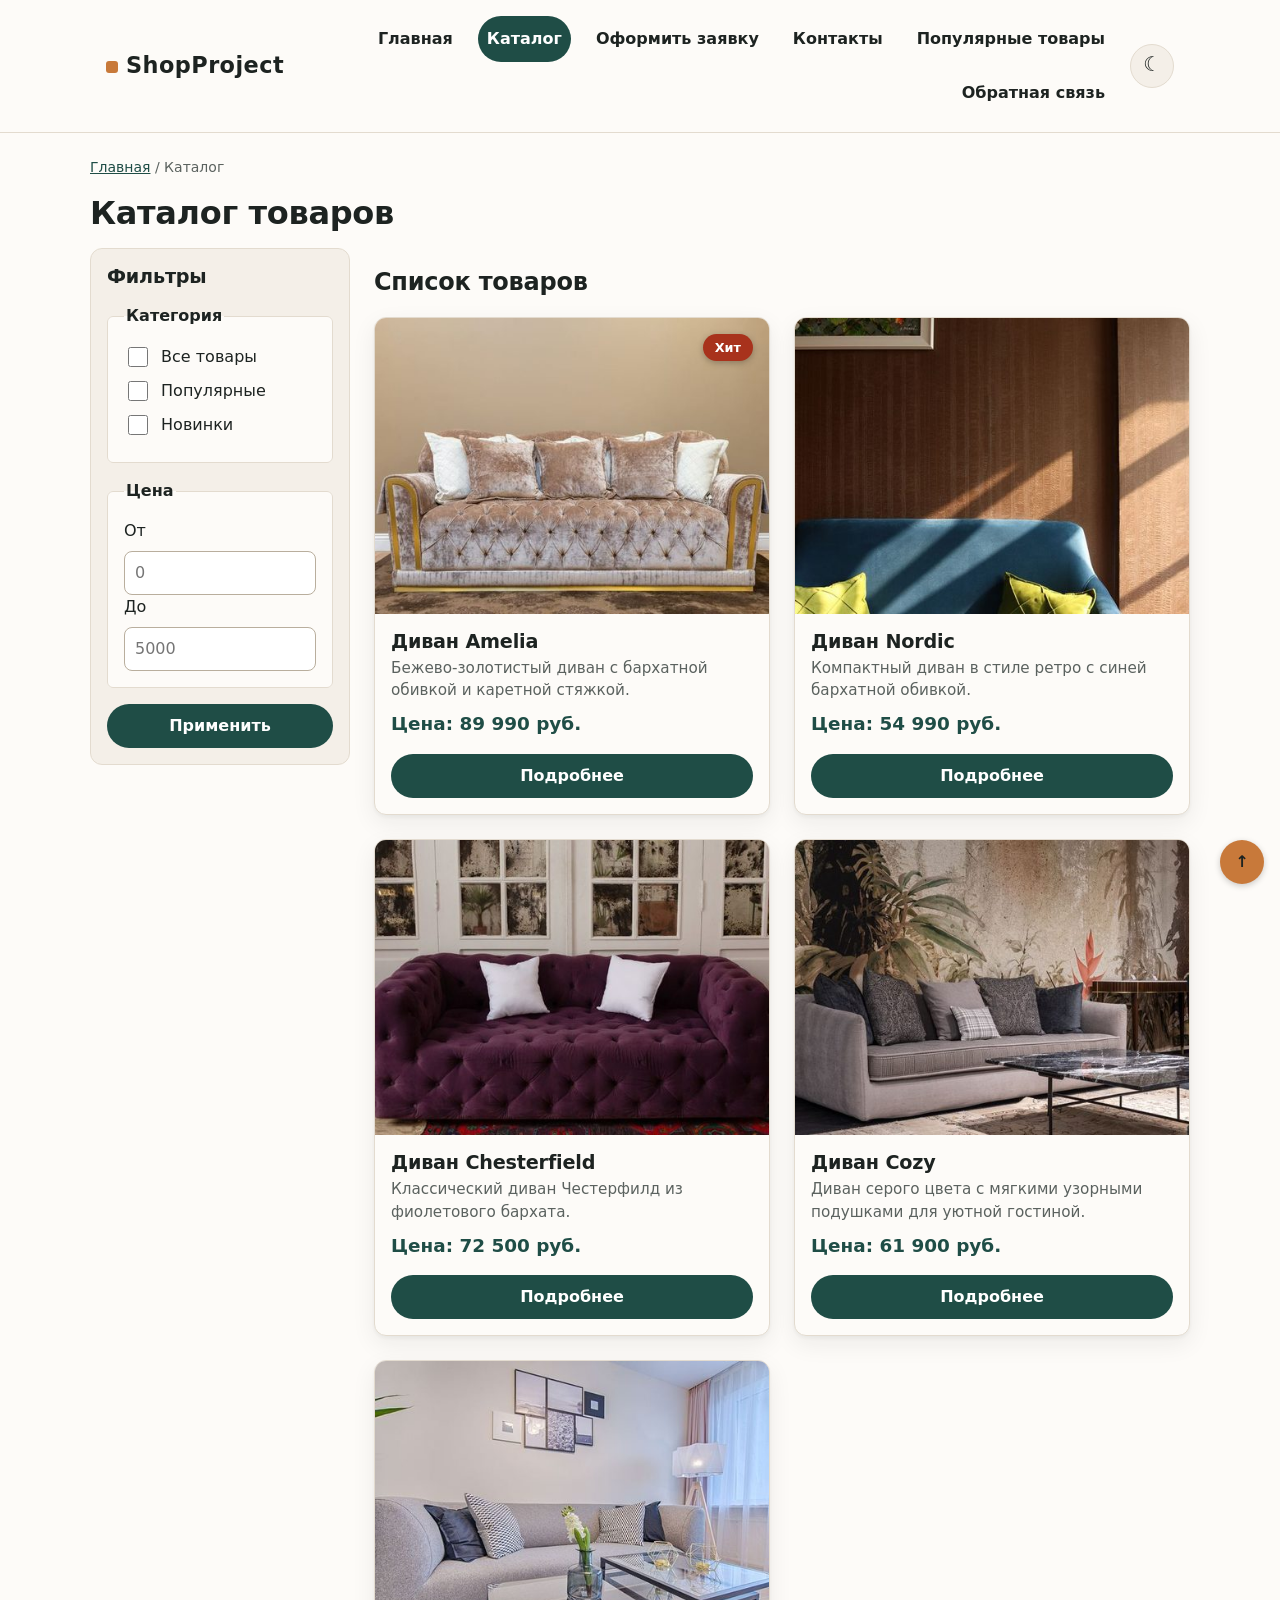
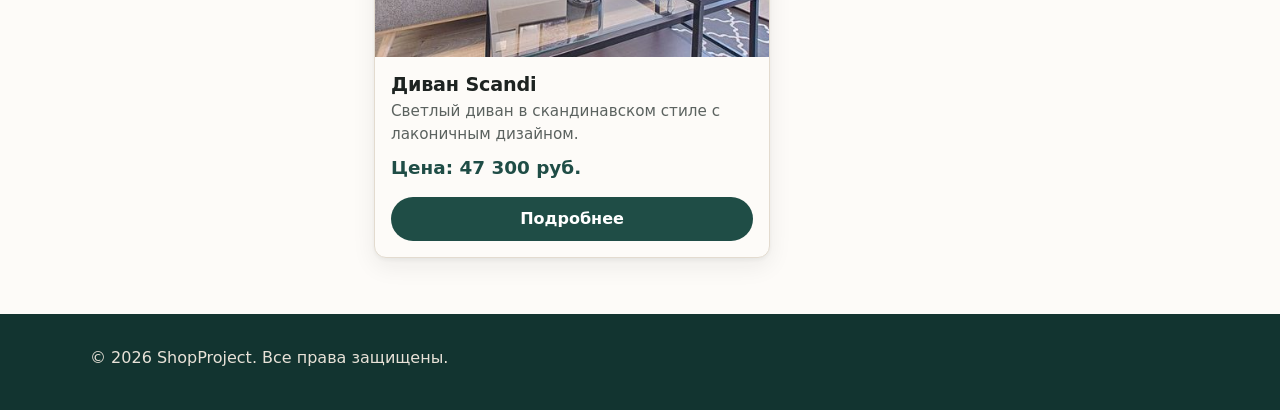
==== commit 1bfa7349: "small fixes" ====
--- a/catalog.html
+++ b/catalog.html
@@ -8,8 +8,11 @@
       content="Каталог товаров магазина ShopProject."
     />
     <title>Каталог товаров — ShopProject</title>
+    <link rel="icon" href="images/favicon.svg" type="image/svg+xml" />
+    <meta name="theme-color" content="#1f4d46" />
     <link rel="stylesheet" href="css/style.css" />
     <link rel="stylesheet" href="css/responsive.css" />
+    <script src="js/theme.js" defer></script>
     <meta property="og:type" content="website" />
     <meta property="og:title" content="ShopProject" />
     <meta
@@ -18,7 +21,7 @@
     />
     <meta
       property="og:image"
-      content="https://username.github.io/kr1-html-css-shop/images/preview.jpg"
+      content="https://goshanka.github.io/kr3-responsive-shop/images/sofa-1.jpg"
     />
   </head>
   <body>
@@ -28,6 +31,8 @@
         <a class="site-header__logo" href="index.html">ShopProject</a>
 
         <nav class="site-nav" aria-label="Основная навигация">
+          <input class="site-nav__checkbox" type="checkbox" id="nav-toggle" aria-label="Показать меню" />
+          <label class="site-nav__toggle" for="nav-toggle" aria-hidden="true"><span class="site-nav__burger"></span>Меню</label>
           <ul class="site-nav__list">
             <li class="site-nav__item">
               <a class="site-nav__link" href="index.html">Главная</a>
@@ -42,16 +47,17 @@
               <a class="site-nav__link" href="contacts.html">Контакты</a>
             </li>
             <li class="site-nav__item">
-              <a class="site-nav__link" href="index.html#advantages">Преимущества</a>
-            </li>
-            <li class="site-nav__item">
               <a class="site-nav__link" href="index.html#popular">Популярные товары</a>
             </li>
             <li class="site-nav__item">
-              <a class="site-nav__link" href="index.html#contacts">Обратная связь</a>
+              <a class="site-nav__link" href="contacts.html#feedback">Обратная связь</a>
             </li>
           </ul>
         </nav>
+
+        <button class="theme-toggle" id="theme-toggle" type="button" aria-pressed="false" aria-label="Включить тёмную тему">
+          <span class="theme-toggle__icon" aria-hidden="true"></span>
+        </button>
       </div>
     </header>
 
--- a/css/style.css
+++ b/css/style.css
@@ -295,12 +295,12 @@
   border-radius: var(--radius-sm);
   font-size: 12px;
   font-weight: 700;
-  color: var(--color-white);
-  background-color: var(--color-primary);
+  color: #ffffff;
+  background-color: #1f4d46;
 }
 
 .badge--hit {
-  background-color: var(--color-danger);
+  background-color: #a8321c;
 }
 
 .back-to-top {
@@ -632,6 +632,9 @@
 
 :root {
   --color-accent: #c8793a;
+  --color-field: #ffffff;
+  --color-field-border: #b9ae9d;
+  --color-footer-bg: #123430;
   --shadow-card: 0 2px 4px rgba(29, 35, 33, 0.05), 0 8px 24px rgba(29, 35, 33, 0.07);
   --shadow-hover: 0 14px 34px rgba(29, 35, 33, 0.16);
 }
@@ -678,7 +681,7 @@
 .hero {
   position: relative;
   padding: 72px var(--space-xl);
-  color: var(--color-white);
+  color: #ffffff;
   background:
     linear-gradient(100deg, rgba(18, 52, 48, 0.92) 0%, rgba(18, 52, 48, 0.6) 60%, rgba(18, 52, 48, 0.25) 100%),
     url("../images/sofa-1.jpg") center / cover no-repeat;
@@ -700,7 +703,7 @@
 .hero .button--primary {
   padding: 12px 28px;
   font-weight: 700;
-  color: var(--color-primary-dark);
+  color: #123430;
   background-color: #fff;
   border-radius: 999px;
 }
@@ -856,8 +859,8 @@
 .order-form__select,
 .order-form__textarea,
 .catalog-filters__input {
-  background-color: #fff;
-  border-color: #b9ae9d;
+  background-color: var(--color-field);
+  border-color: var(--color-field-border);
   border-radius: var(--radius-md);
 }
 
@@ -888,7 +891,7 @@
 .site-footer {
   padding: var(--space-xl) var(--space-lg);
   color: #e8e2d8;
-  background-color: var(--color-primary-dark);
+  background-color: var(--color-footer-bg);
 }
 
 .site-footer p {
@@ -915,3 +918,114 @@
 a:focus-visible {
   outline: 3px solid var(--color-accent);
 }
+
+.site-nav__checkbox {
+  position: absolute;
+  width: 1px;
+  height: 1px;
+  opacity: 0;
+}
+
+.site-nav__toggle {
+  display: none;
+}
+
+@media (prefers-color-scheme: dark) {
+  :root:not([data-theme="light"]) {
+    --color-bg: #121917;
+    --color-text: #ece8e1;
+    --color-muted: #a9b3af;
+    --color-primary: #7cc4b3;
+    --color-primary-dark: #a5dccf;
+    --color-border: #2c3a36;
+    --color-surface: #1a2421;
+    --color-surface-accent: #22302c;
+    --color-white: #0f1a18;
+    --color-danger: #ff8a75;
+    --color-success: #6fd48a;
+    --color-success-bg: #16281c;
+    --color-field: #1a2421;
+    --color-field-border: #4a5a55;
+    --color-footer-bg: #0b1210;
+    --shadow-card: 0 2px 4px rgba(0, 0, 0, 0.3), 0 8px 24px rgba(0, 0, 0, 0.3);
+    --shadow-hover: 0 14px 34px rgba(0, 0, 0, 0.5);
+  }
+}
+
+:root[data-theme="dark"] {
+    --color-bg: #121917;
+    --color-text: #ece8e1;
+    --color-muted: #a9b3af;
+    --color-primary: #7cc4b3;
+    --color-primary-dark: #a5dccf;
+    --color-border: #2c3a36;
+    --color-surface: #1a2421;
+    --color-surface-accent: #22302c;
+    --color-white: #0f1a18;
+    --color-danger: #ff8a75;
+    --color-success: #6fd48a;
+    --color-success-bg: #16281c;
+    --color-field: #1a2421;
+    --color-field-border: #4a5a55;
+    --color-footer-bg: #0b1210;
+    --shadow-card: 0 2px 4px rgba(0, 0, 0, 0.3), 0 8px 24px rgba(0, 0, 0, 0.3);
+    --shadow-hover: 0 14px 34px rgba(0, 0, 0, 0.5);
+}
+
+:root[data-theme="light"] {
+  color-scheme: light;
+}
+
+:root[data-theme="dark"] {
+  color-scheme: dark;
+}
+
+:root[data-theme="dark"] .site-header__logo,
+:root:not([data-theme="light"]) .site-header__logo {
+  color: var(--color-text);
+}
+
+:root[data-theme="dark"] .order-dialog {
+  color: var(--color-text);
+  background-color: var(--color-bg);
+}
+
+@media (prefers-color-scheme: dark) {
+  :root:not([data-theme="light"]) .order-dialog {
+    color: var(--color-text);
+    background-color: var(--color-bg);
+  }
+}
+
+.theme-toggle {
+  display: inline-flex;
+  align-items: center;
+  justify-content: center;
+  width: 44px;
+  height: 44px;
+  padding: 0;
+  color: var(--color-text);
+  background-color: var(--color-surface);
+  border: 1px solid var(--color-border);
+  border-radius: 50%;
+}
+
+.theme-toggle:hover {
+  border-color: var(--color-primary);
+}
+
+.theme-toggle__icon::before {
+  content: "\263E";
+  font-size: 1.25rem;
+  line-height: 1;
+}
+
+:root[data-theme="dark"] .theme-toggle__icon::before {
+  content: "\2600";
+}
+
+@media (prefers-color-scheme: dark) {
+  :root:not([data-theme="light"]) .theme-toggle__icon::before {
+    content: "\2600";
+  }
+}
--- a/css/responsive.css
+++ b/css/responsive.css
@@ -219,17 +219,29 @@
 }
 
 @media (min-width: 768px) {
-    .site-header__inner {
+  .site-header__inner {
     display: flex;
-    flex-wrap: wrap;
+    flex-wrap: nowrap;
     align-items: center;
-    justify-content: space-between;
     gap: var(--space-md);
+  }
+
+  .site-header__logo {
+    flex: none;
+  }
+
+  .site-nav {
+    flex: 1 1 auto;
+    min-width: 0;
   }
 
   .site-nav__list {
     justify-content: flex-end;
     margin: 0;
+  }
+
+  .theme-toggle {
+    flex: none;
   }
 
   .hero {
@@ -342,3 +354,95 @@
     transition: none !important;
   }
 }
+
+@media (max-width: 767px) {
+  .site-header__inner {
+    position: relative;
+  }
+
+  .site-nav__toggle {
+    position: absolute;
+    top: var(--space-md);
+    right: var(--space-md);
+    display: inline-flex;
+    align-items: center;
+    gap: 10px;
+    min-height: 44px;
+    padding: 0 14px;
+    font-weight: 700;
+    color: var(--color-white);
+    background-color: var(--color-primary);
+    border-radius: 999px;
+    cursor: pointer;
+  }
+
+  .site-nav__burger,
+  .site-nav__burger::before,
+  .site-nav__burger::after {
+    display: block;
+    width: 18px;
+    height: 2px;
+    background-color: currentColor;
+    border-radius: 1px;
+    transition: transform 0.2s ease;
+  }
+
+  .site-nav__burger {
+    position: relative;
+  }
+
+  .site-nav__burger::before,
+  .site-nav__burger::after {
+    content: "";
+    position: absolute;
+    left: 0;
+  }
+
+  .site-nav__burger::before {
+    top: -6px;
+  }
+
+  .site-nav__burger::after {
+    top: 6px;
+  }
+
+  .site-nav__checkbox:checked + .site-nav__toggle .site-nav__burger {
+    background-color: transparent;
+  }
+
+  .site-nav__checkbox:checked + .site-nav__toggle .site-nav__burger::before {
+    top: 0;
+    transform: rotate(45deg);
+  }
+
+  .site-nav__checkbox:checked + .site-nav__toggle .site-nav__burger::after {
+    top: 0;
+    transform: rotate(-45deg);
+  }
+
+  .site-nav__checkbox:focus-visible + .site-nav__toggle {
+    outline: 3px solid var(--color-accent);
+    outline-offset: 2px;
+  }
+
+  .theme-toggle {
+    position: absolute;
+    top: var(--space-md);
+    right: 130px;
+  }
+
+  .site-header__logo {
+    display: inline-flex;
+    align-items: center;
+    min-height: 44px;
+    font-size: 1.2rem;
+  }
+
+  .site-nav__list {
+    display: none;
+  }
+
+  .site-nav__checkbox:checked ~ .site-nav__list {
+    display: grid;
+  }
+}
